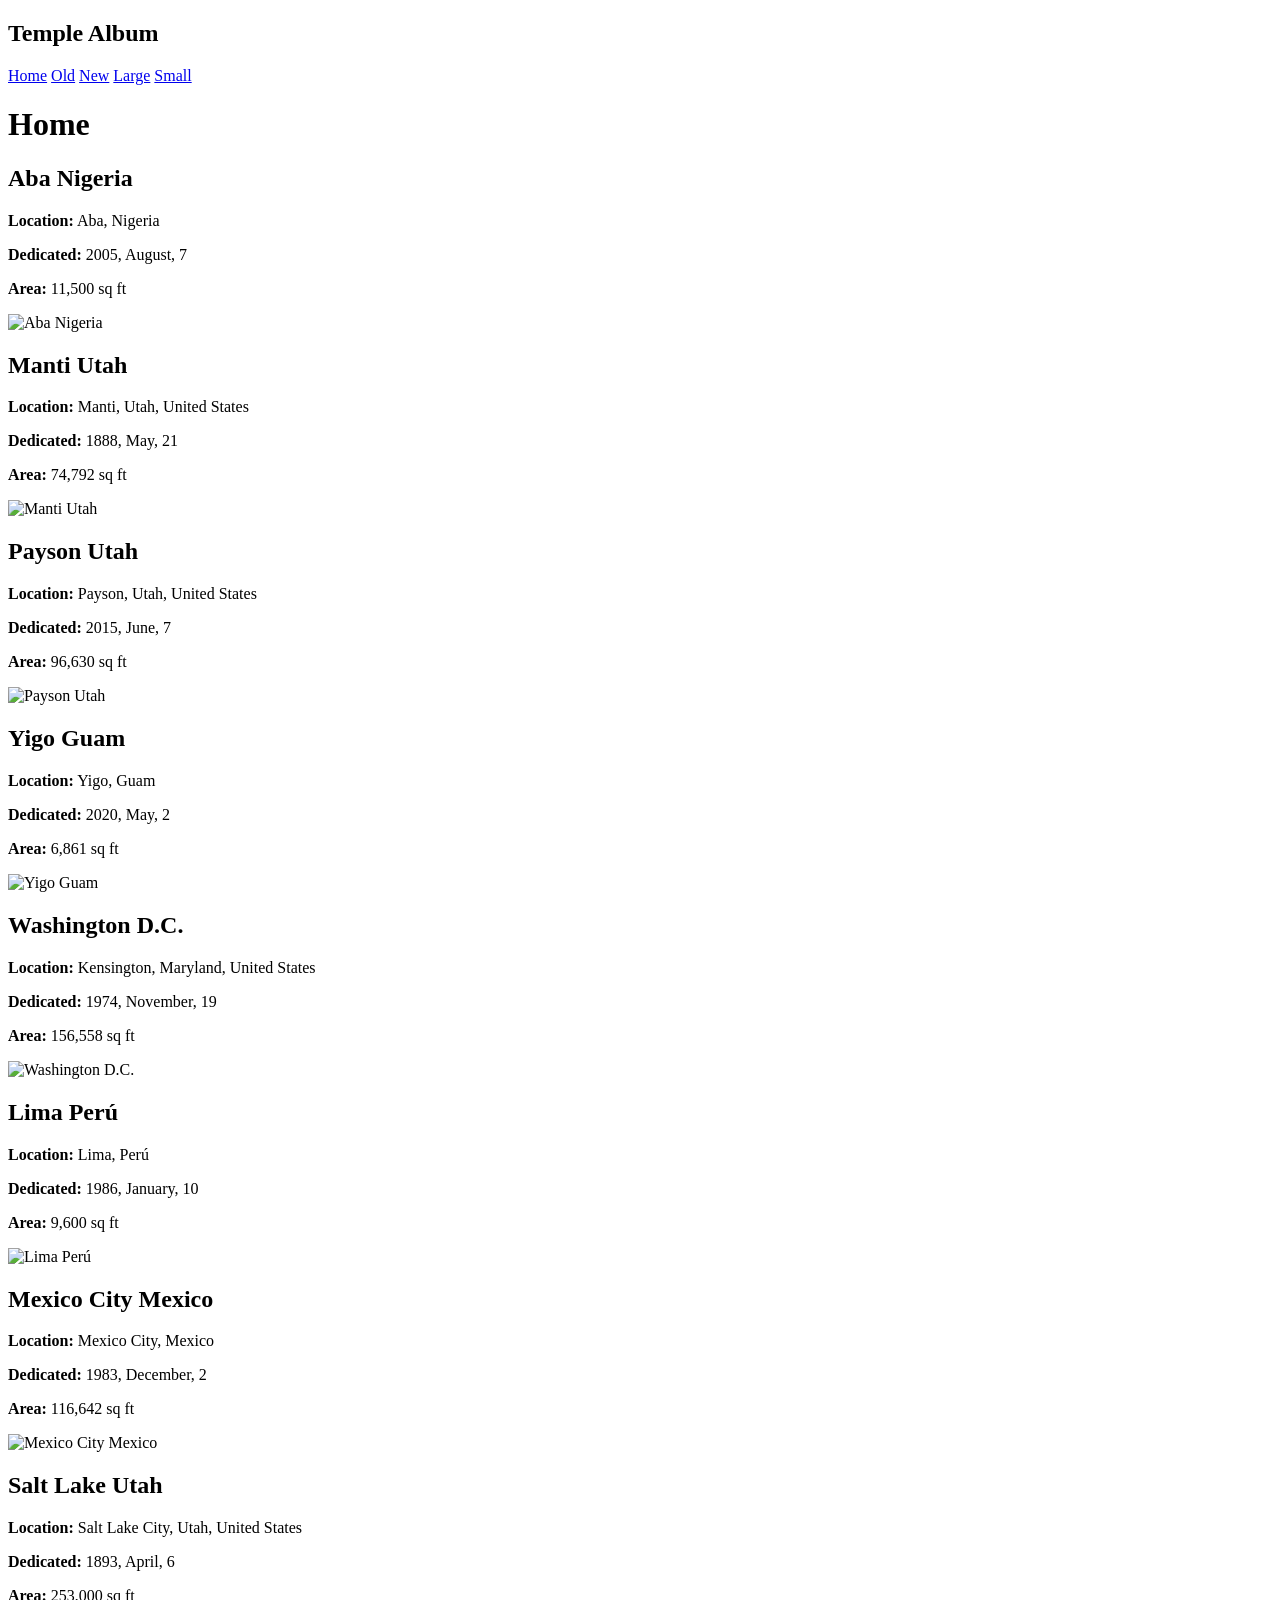
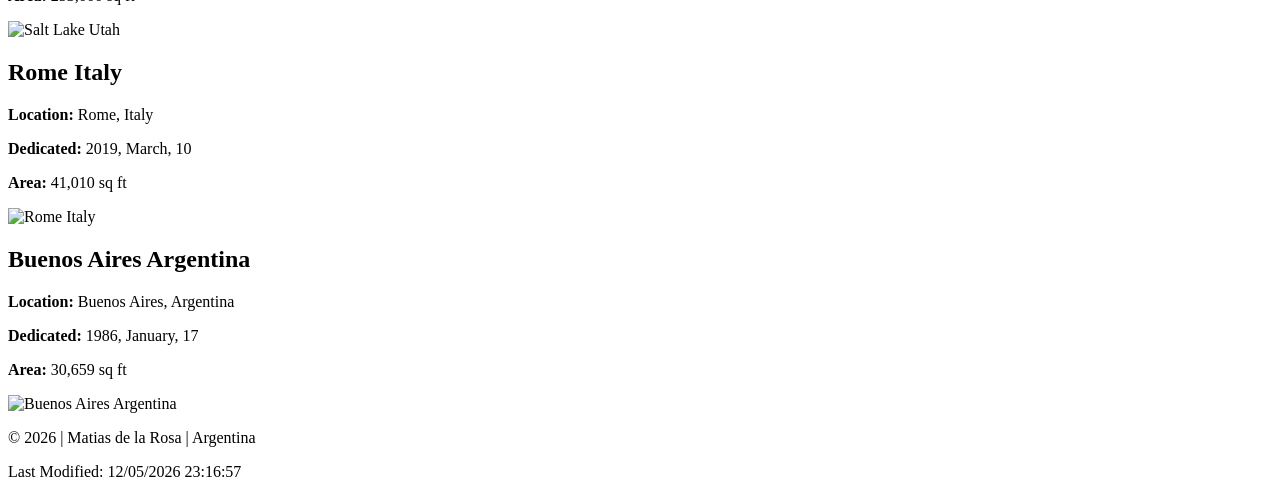
==== filtered-temples.html @ f1eeaed2 ",kkik" ====
<!DOCTYPE html>
<html lang="en">
<head>
    <meta charset="UTF-8">
    <meta name="author" content="Matias de la Rosa">
    <meta name="description" content="Filtered Temple Album">
    <meta name="viewport" content="width=device-width, initial-scale=1.0">

    <title>Filtered Temple Album</title>

    <link rel="preconnect" href="https://fonts.googleapis.com">
    <link rel="preconnect" href="https://fonts.gstatic.com" crossorigin>

    <link href="https://fonts.googleapis.com/css2?family=Montserrat:wght@400;700&family=Roboto&display=swap" rel="stylesheet">

    <link rel="stylesheet" href="styles/filtered-temples.css">

    <script src="scripts/filtered-temples.js" defer></script>
</head>

<body>

<header>
    <div class="header-container">
        <h2>Temple Album</h2>

        <nav>
            <a href="#" id="home">Home</a>
            <a href="#" id="old">Old</a>
            <a href="#" id="new">New</a>
            <a href="#" id="large">Large</a>
            <a href="#" id="small">Small</a>
        </nav>
    </div>
</header>

<main>
    <h1 id="page-title">Home</h1>

    <div class="gallery"></div>
</main>

<footer>
    <p>
        &copy; <span id="currentyear"></span> |
        Matias de la Rosa |
        Argentina
    </p>

    <p id="lastModified"></p>
</footer>

</body>
</html>
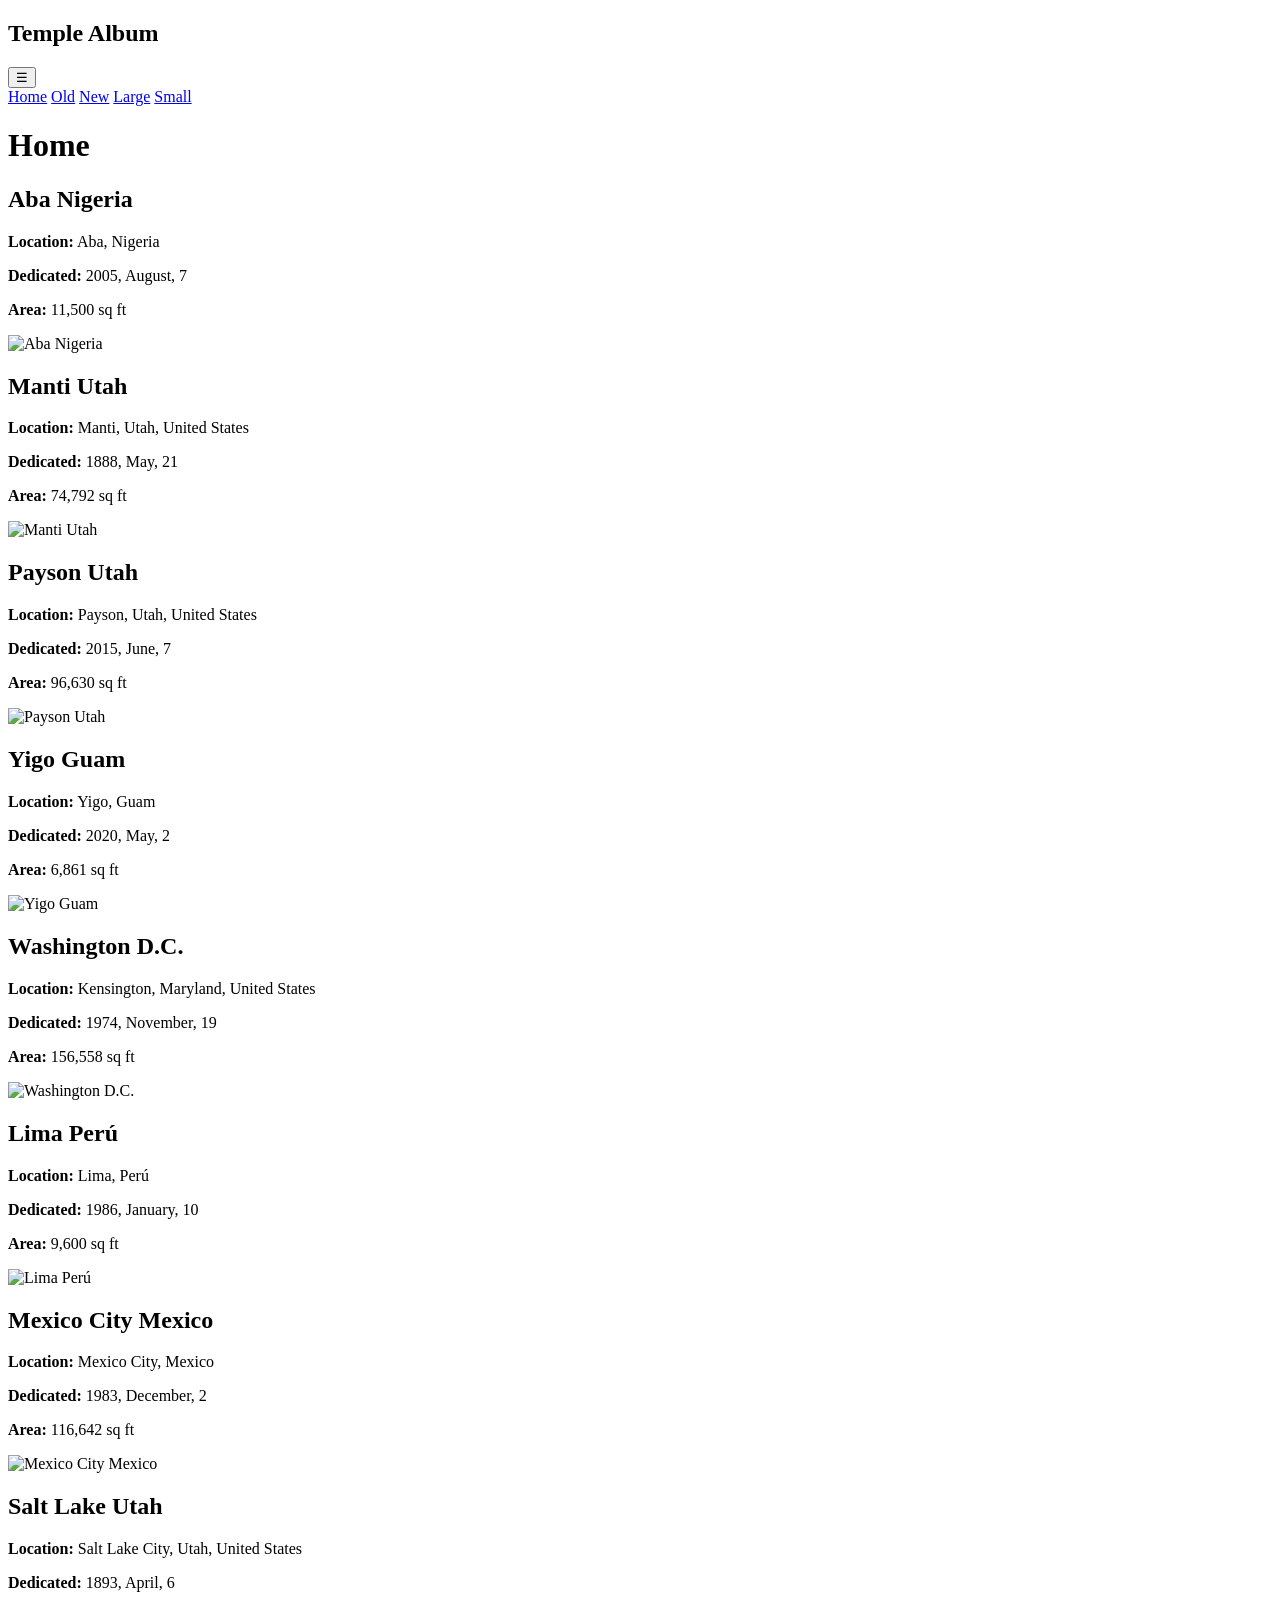
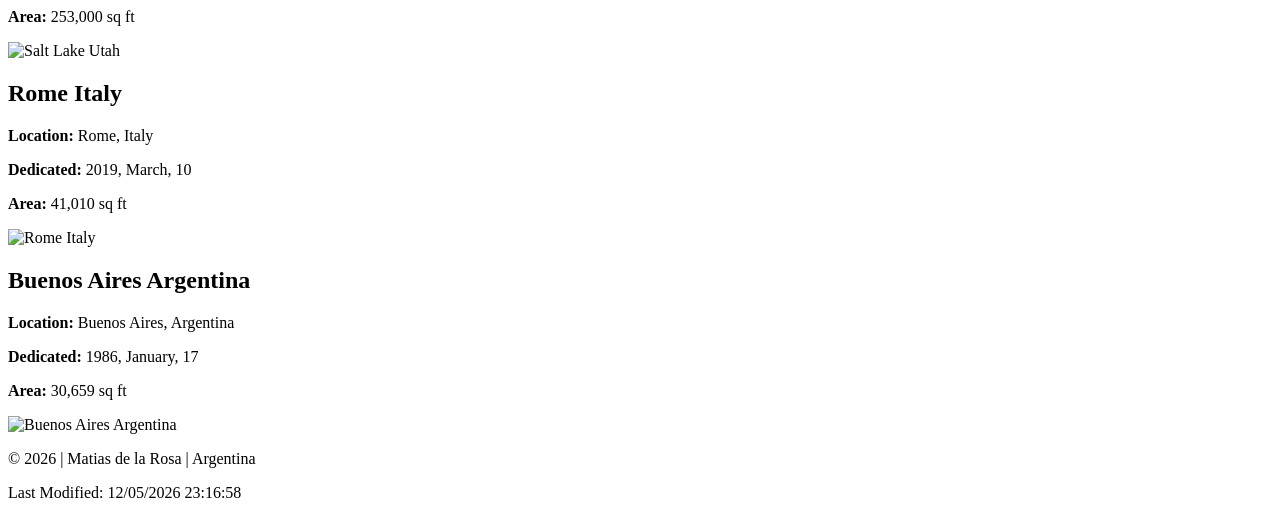
==== commit ac37630c: "b" ====
--- a/filtered-temples.html
+++ b/filtered-temples.html
@@ -23,6 +23,7 @@
 <header>
     <div class="header-container">
         <h2>Temple Album</h2>
+        <button id="menu-button">☰</button>
 
         <nav>
             <a href="#" id="home">Home</a>
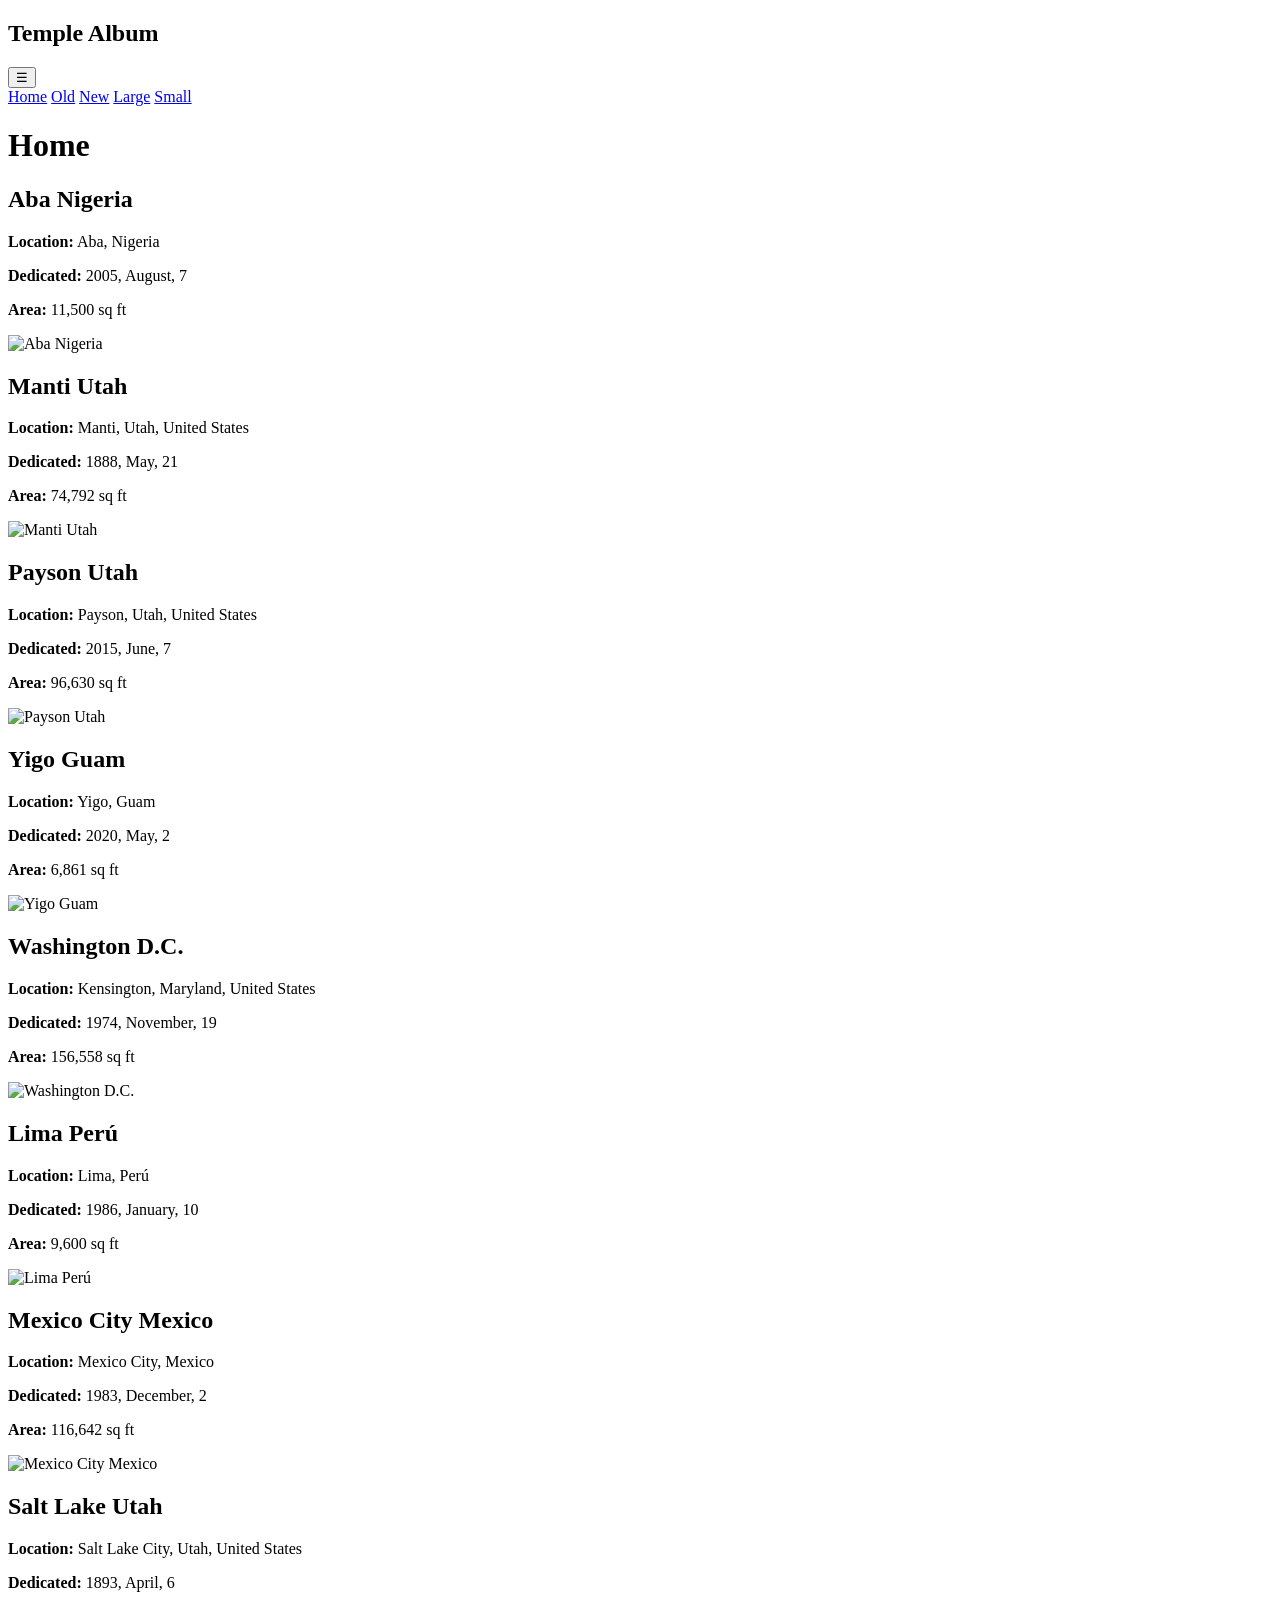
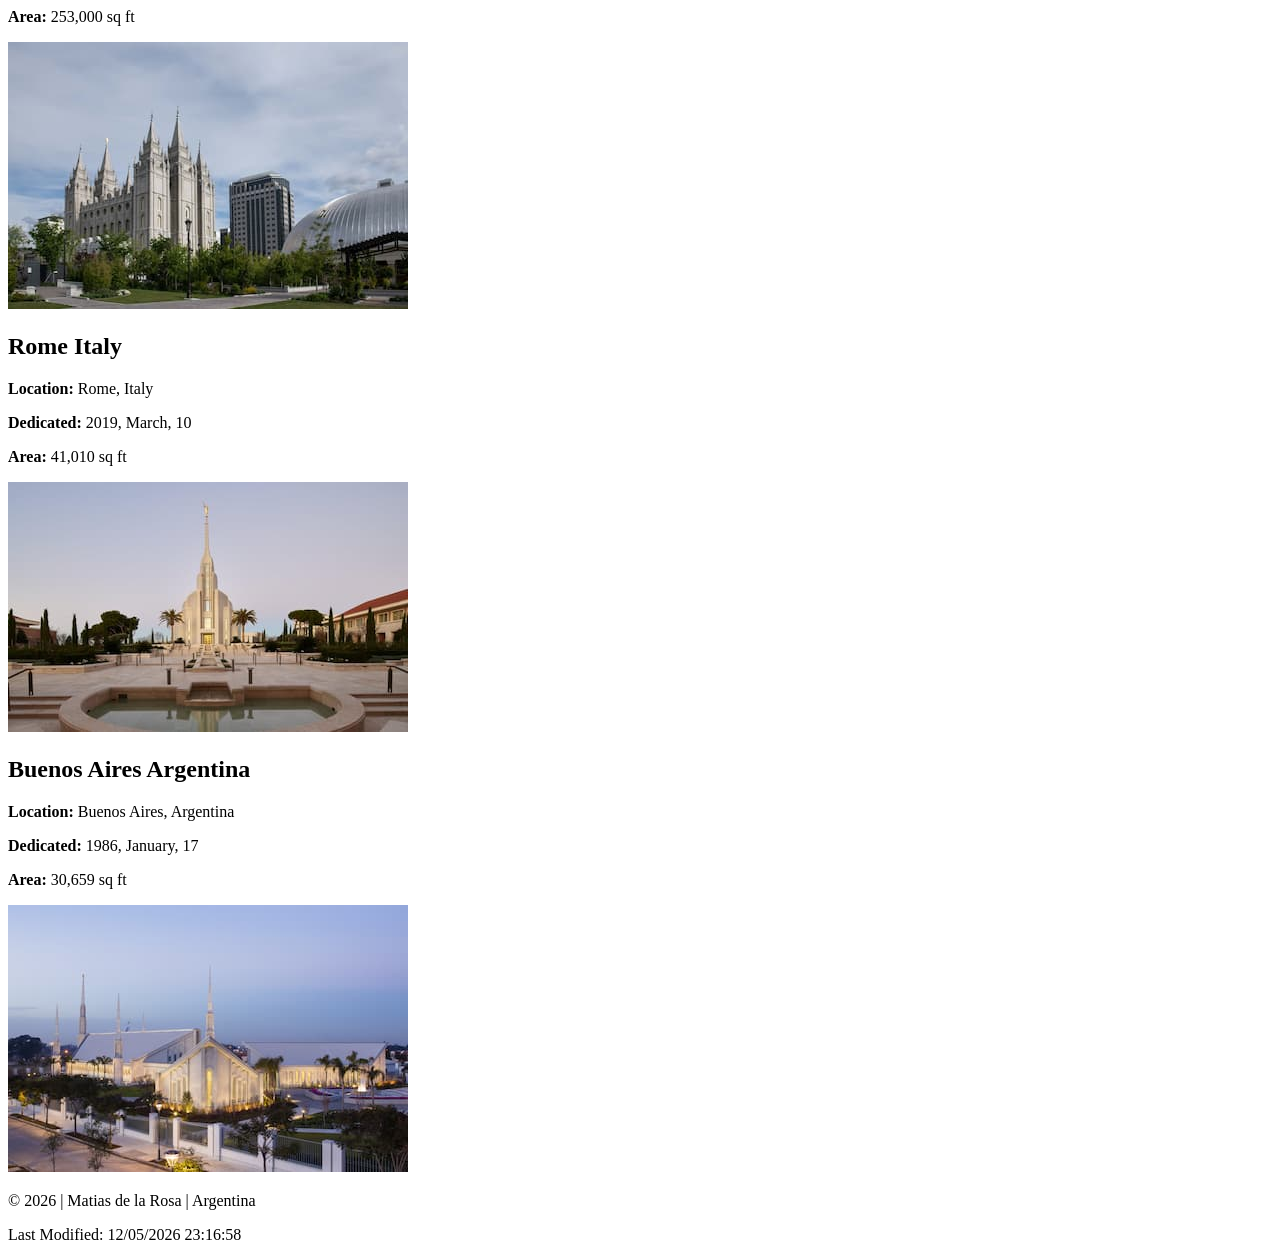
==== commit 3de6ebed: "description" ====
--- a/filtered-temples.html
+++ b/filtered-temples.html
@@ -5,6 +5,7 @@
     <meta name="author" content="Matias de la Rosa">
     <meta name="description" content="Filtered Temple Album">
     <meta name="viewport" content="width=device-width, initial-scale=1.0">
+    <meta name="description" content="Explore a collection of temple images with filtering options for old, new, large, and small temples in a responsive web gallery.">
 
     <title>Filtered Temple Album</title>
 
@@ -14,6 +15,7 @@
     <link href="https://fonts.googleapis.com/css2?family=Montserrat:wght@400;700&family=Roboto&display=swap" rel="stylesheet">
 
     <link rel="stylesheet" href="styles/filtered-temples.css">
+    <link rel="stylesheet" href="styles/filtered-temples-large.css">
 
     <script src="scripts/filtered-temples.js" defer></script>
 </head>
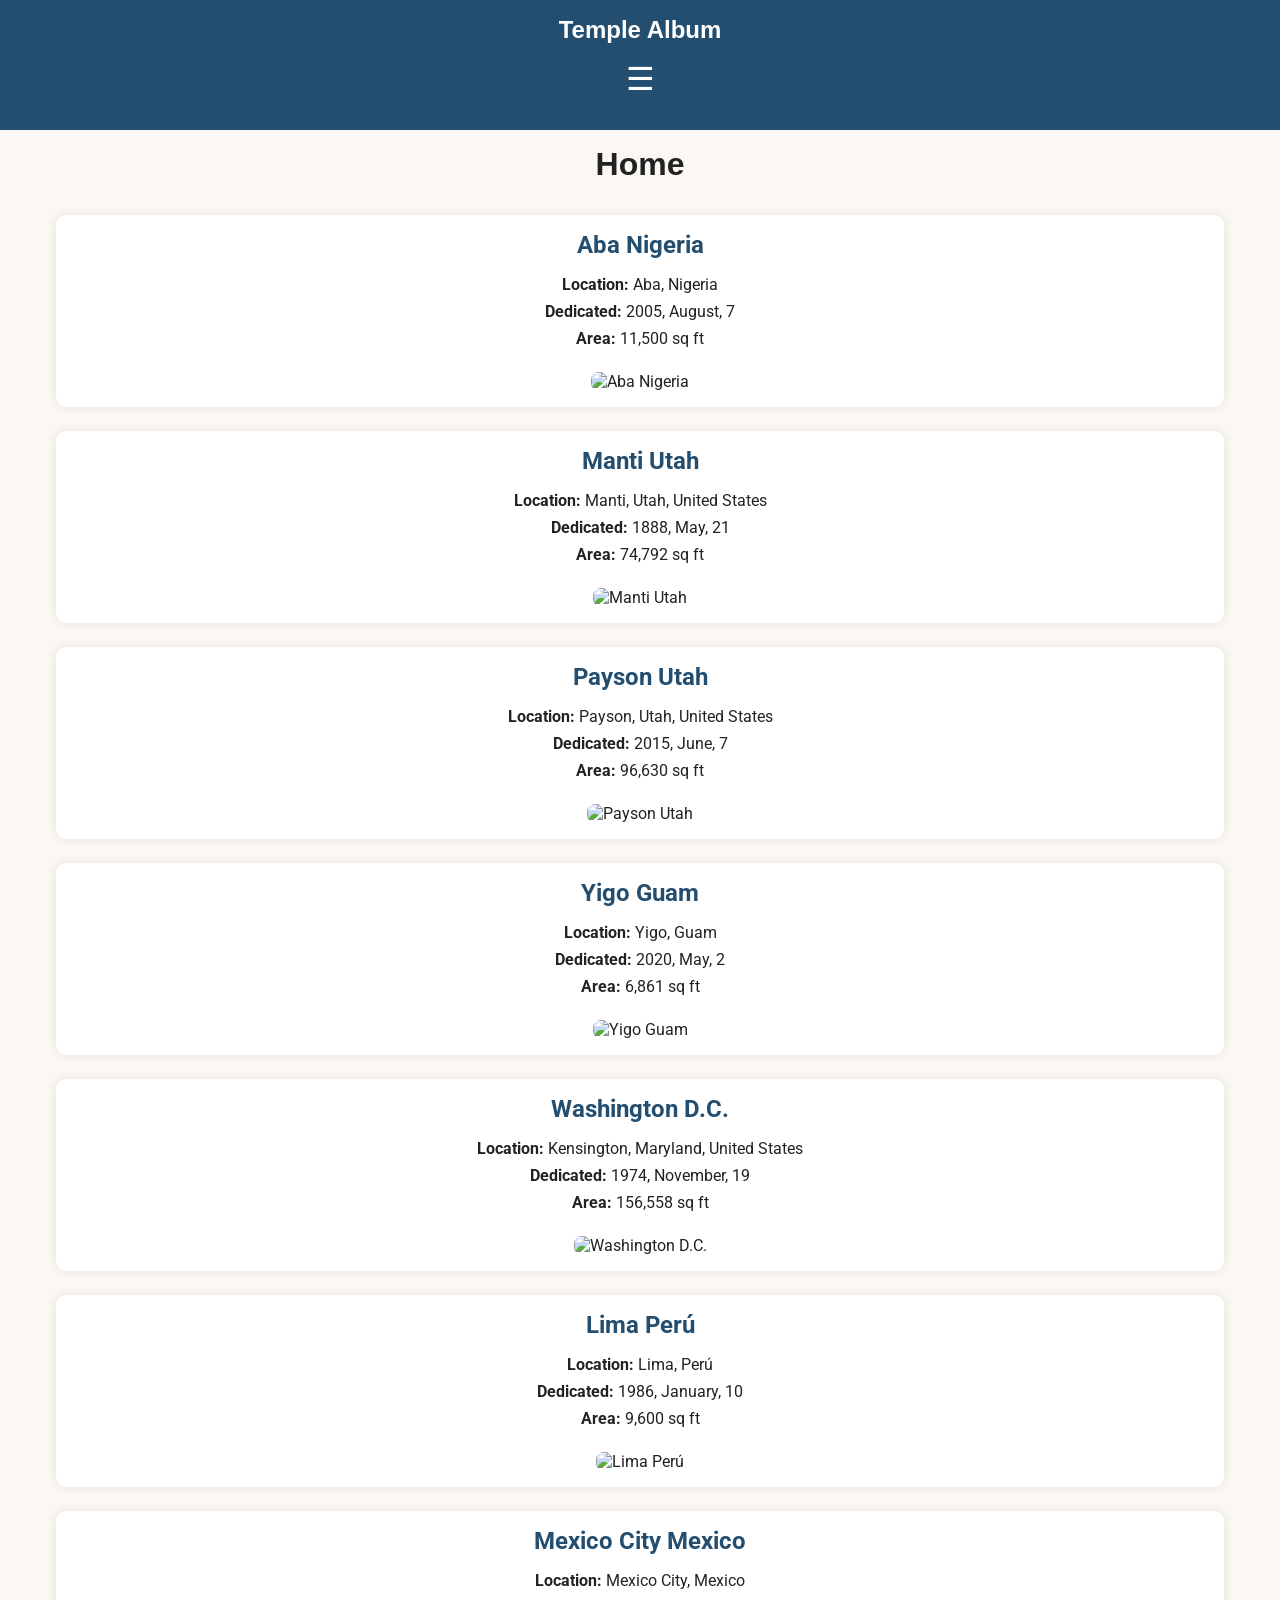
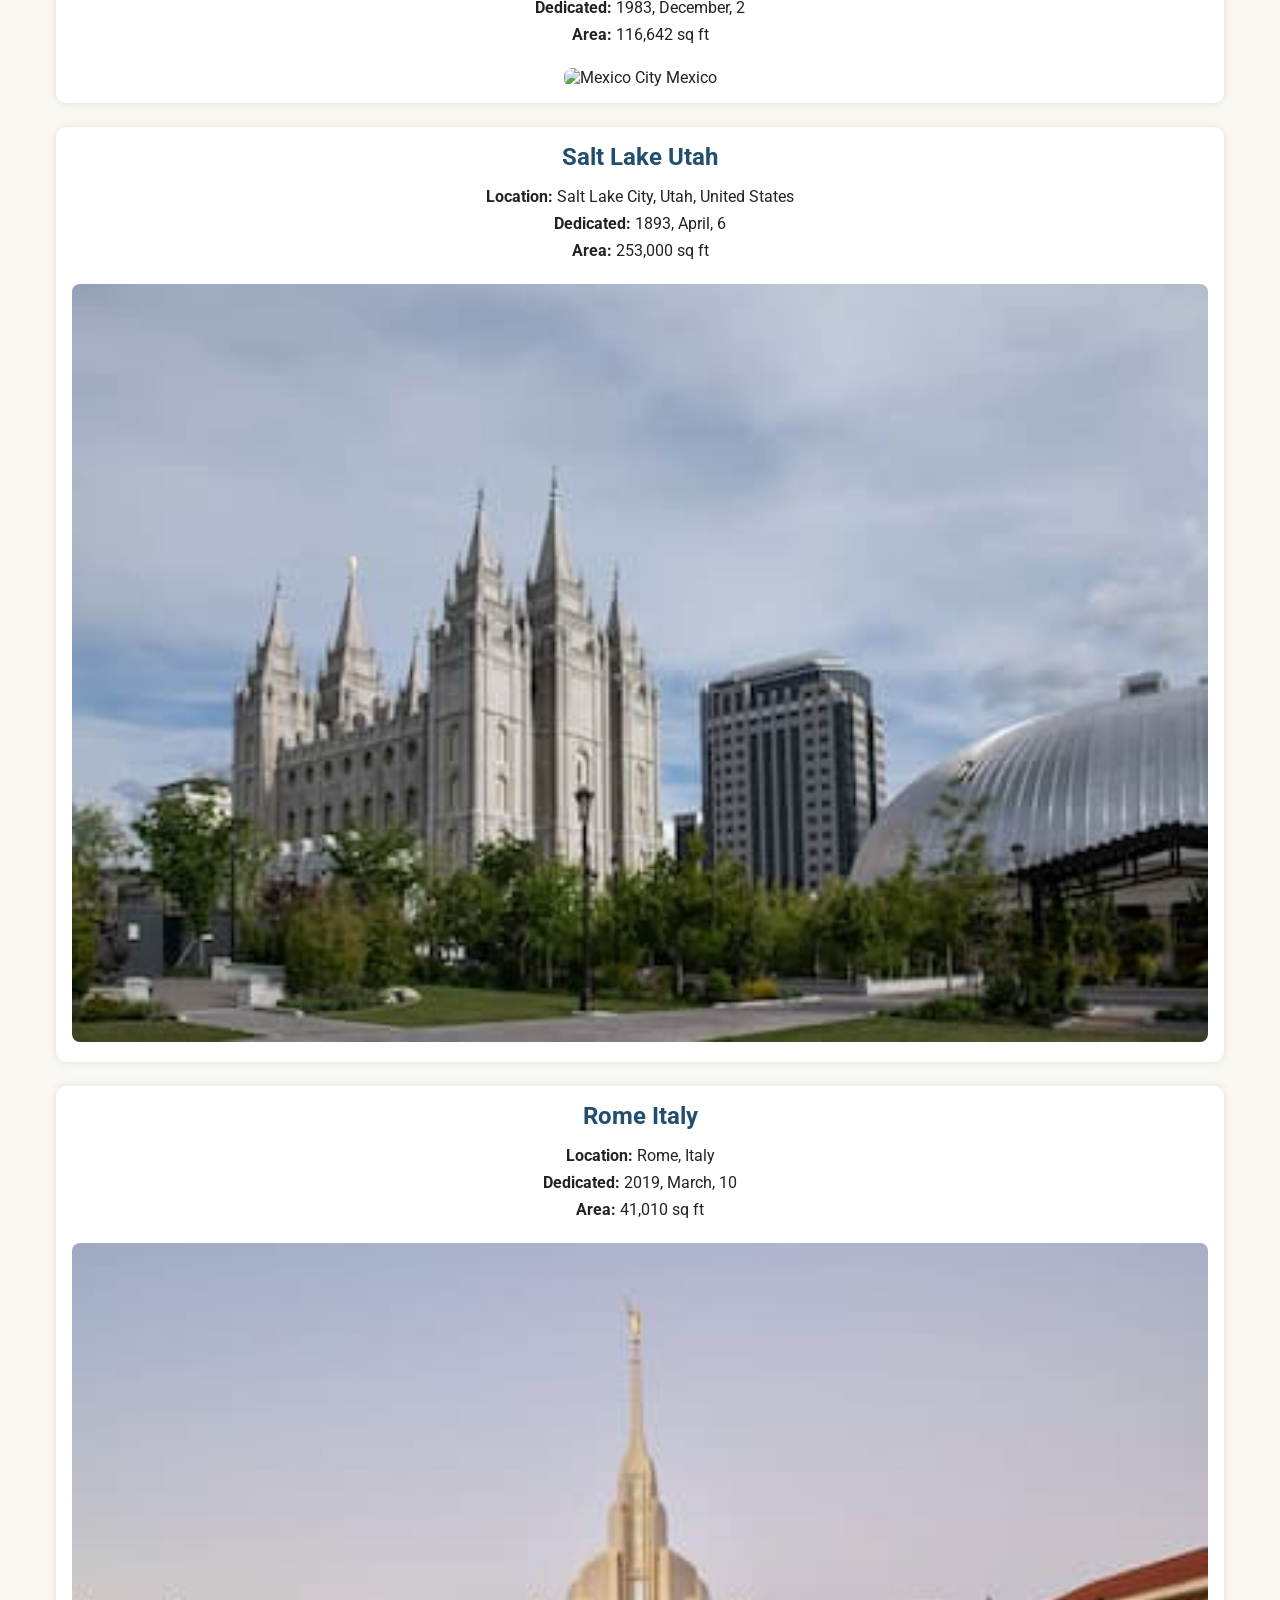
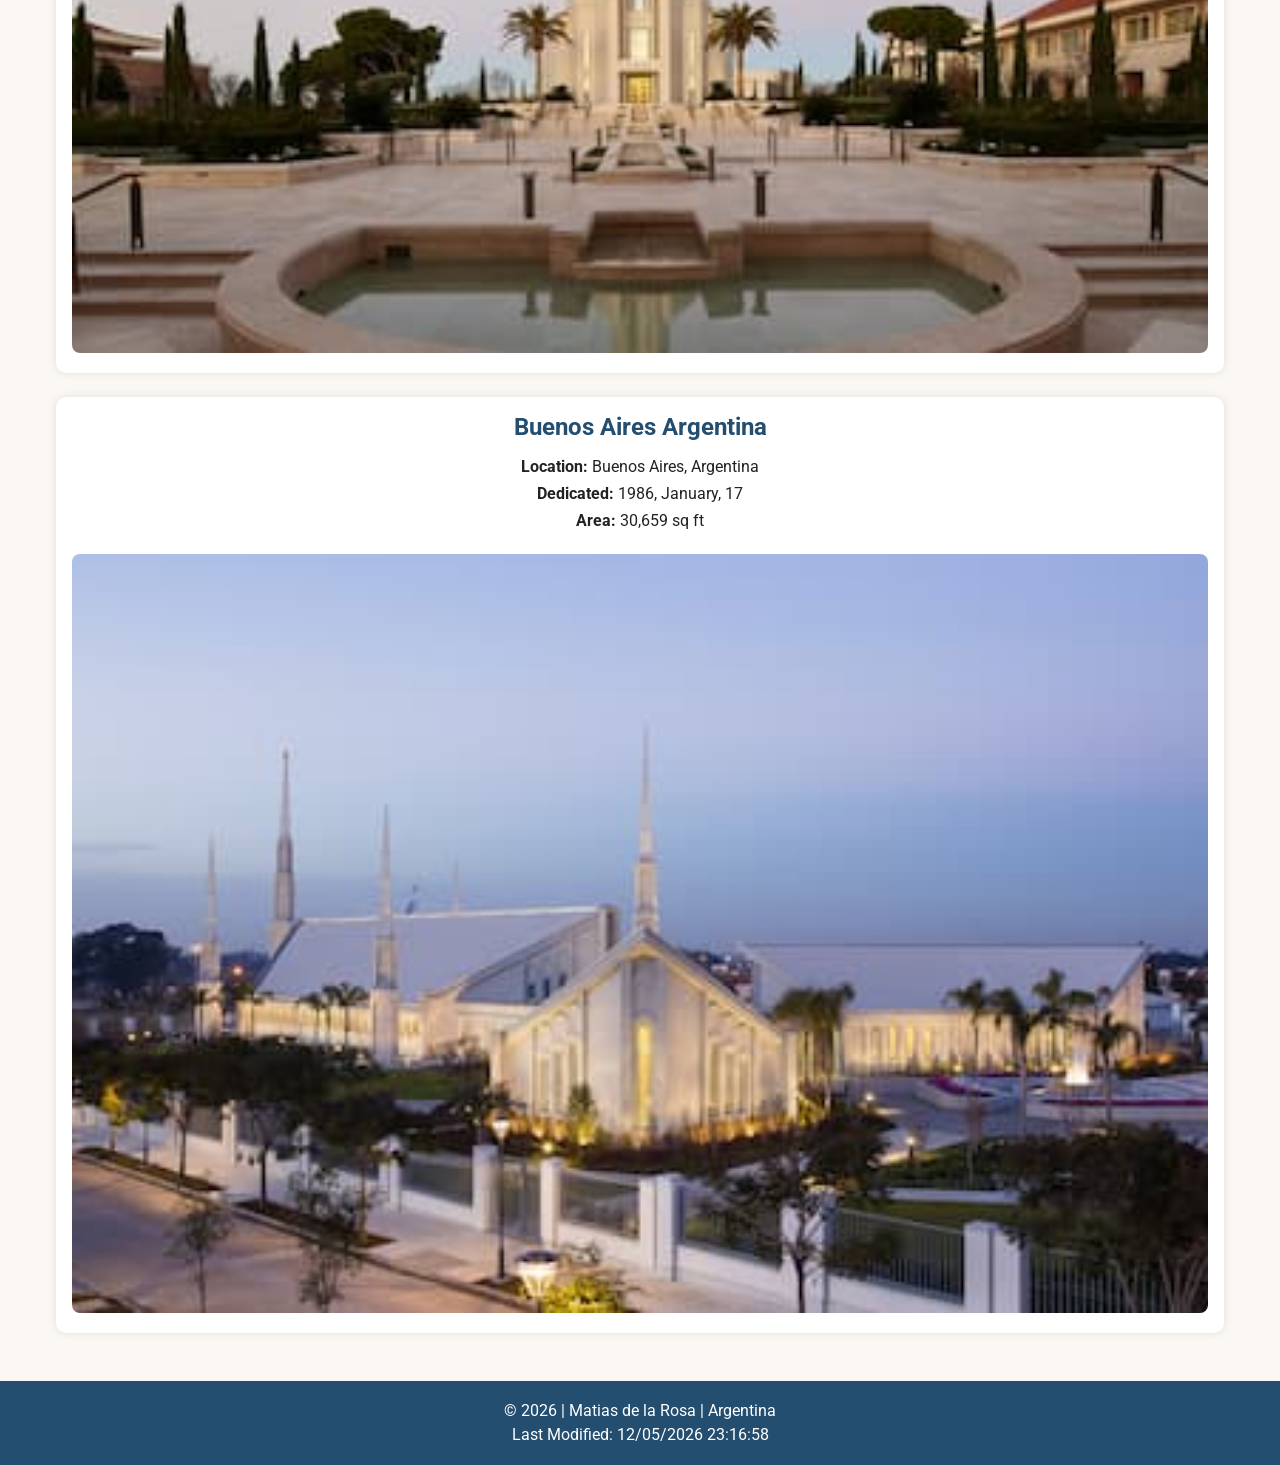
==== commit 9673277b: "desc" ====
--- a/filtered-temples.html
+++ b/filtered-temples.html
@@ -5,7 +5,7 @@
     <meta name="author" content="Matias de la Rosa">
     <meta name="description" content="Filtered Temple Album">
     <meta name="viewport" content="width=device-width, initial-scale=1.0">
-    <meta name="description" content="Explore a collection of temple images with filtering options for old, new, large, and small temples in a responsive web gallery.">
+<meta name="description" content="Explore a responsive temple gallery featuring temple images, details, and filtering options for old, new, large, and small temples.">
 
     <title>Filtered Temple Album</title>
 
--- a/styles/filtered-temples.css
+++ b/styles/filtered-temples.css
@@ -0,0 +1,120 @@
+:root {
+    --primary-color: #234e70;
+    --secondary-color: #fbf8f3;
+    --accent-color: #166088;
+    --text-color: #222;
+}
+
+* {
+    margin: 0;
+    padding: 0;
+    box-sizing: border-box;
+}
+
+body {
+    font-family: 'Roboto', sans-serif;
+    background-color: var(--secondary-color);
+    color: var(--text-color);
+}
+
+header {
+    background-color: var(--primary-color);
+    color: white;
+    padding: 1rem;
+}
+
+.header-container {
+    display: flex;
+    flex-direction: column;
+    align-items: center;
+}
+
+header h2 {
+    font-family: 'Montserrat', sans-serif;
+    margin-bottom: 1rem;
+}
+
+#menu-button {
+    background: none;
+    border: none;
+    color: white;
+    font-size: 2rem;
+    cursor: pointer;
+    margin-bottom: 1rem;
+}
+
+nav {
+    display: flex;
+    flex-direction: column;
+    width: 100%;
+}
+
+nav a {
+    text-decoration: none;
+    color: white;
+    padding: 1rem;
+    text-align: center;
+    transition: background-color 0.3s ease;
+}
+
+nav a:hover {
+    background-color: var(--accent-color);
+}
+
+.hide {
+    display: none;
+}
+
+main {
+    max-width: 1200px;
+    margin: 0 auto;
+    padding: 1rem;
+}
+
+main h1 {
+    text-align: center;
+    margin-bottom: 2rem;
+    font-family: 'Montserrat', sans-serif;
+}
+
+.gallery {
+    display: grid;
+    grid-template-columns: 1fr;
+    gap: 1.5rem;
+}
+
+.gallery section {
+    background-color: white;
+    padding: 1rem;
+    border-radius: 10px;
+    text-align: center;
+    box-shadow: 0 0 10px rgba(0,0,0,0.1);
+}
+
+.gallery h2 {
+    color: var(--primary-color);
+    margin-bottom: 1rem;
+}
+
+.gallery p {
+    margin-bottom: 0.5rem;
+}
+
+.gallery img {
+    width: 100%;
+    height: auto;
+    border-radius: 8px;
+    margin-top: 1rem;
+}
+
+footer {
+    background-color: var(--primary-color);
+    color: white;
+    text-align: center;
+    padding: 1rem;
+    margin-top: 2rem;
+}
+
+footer p {
+    margin: 0.3rem;
+}
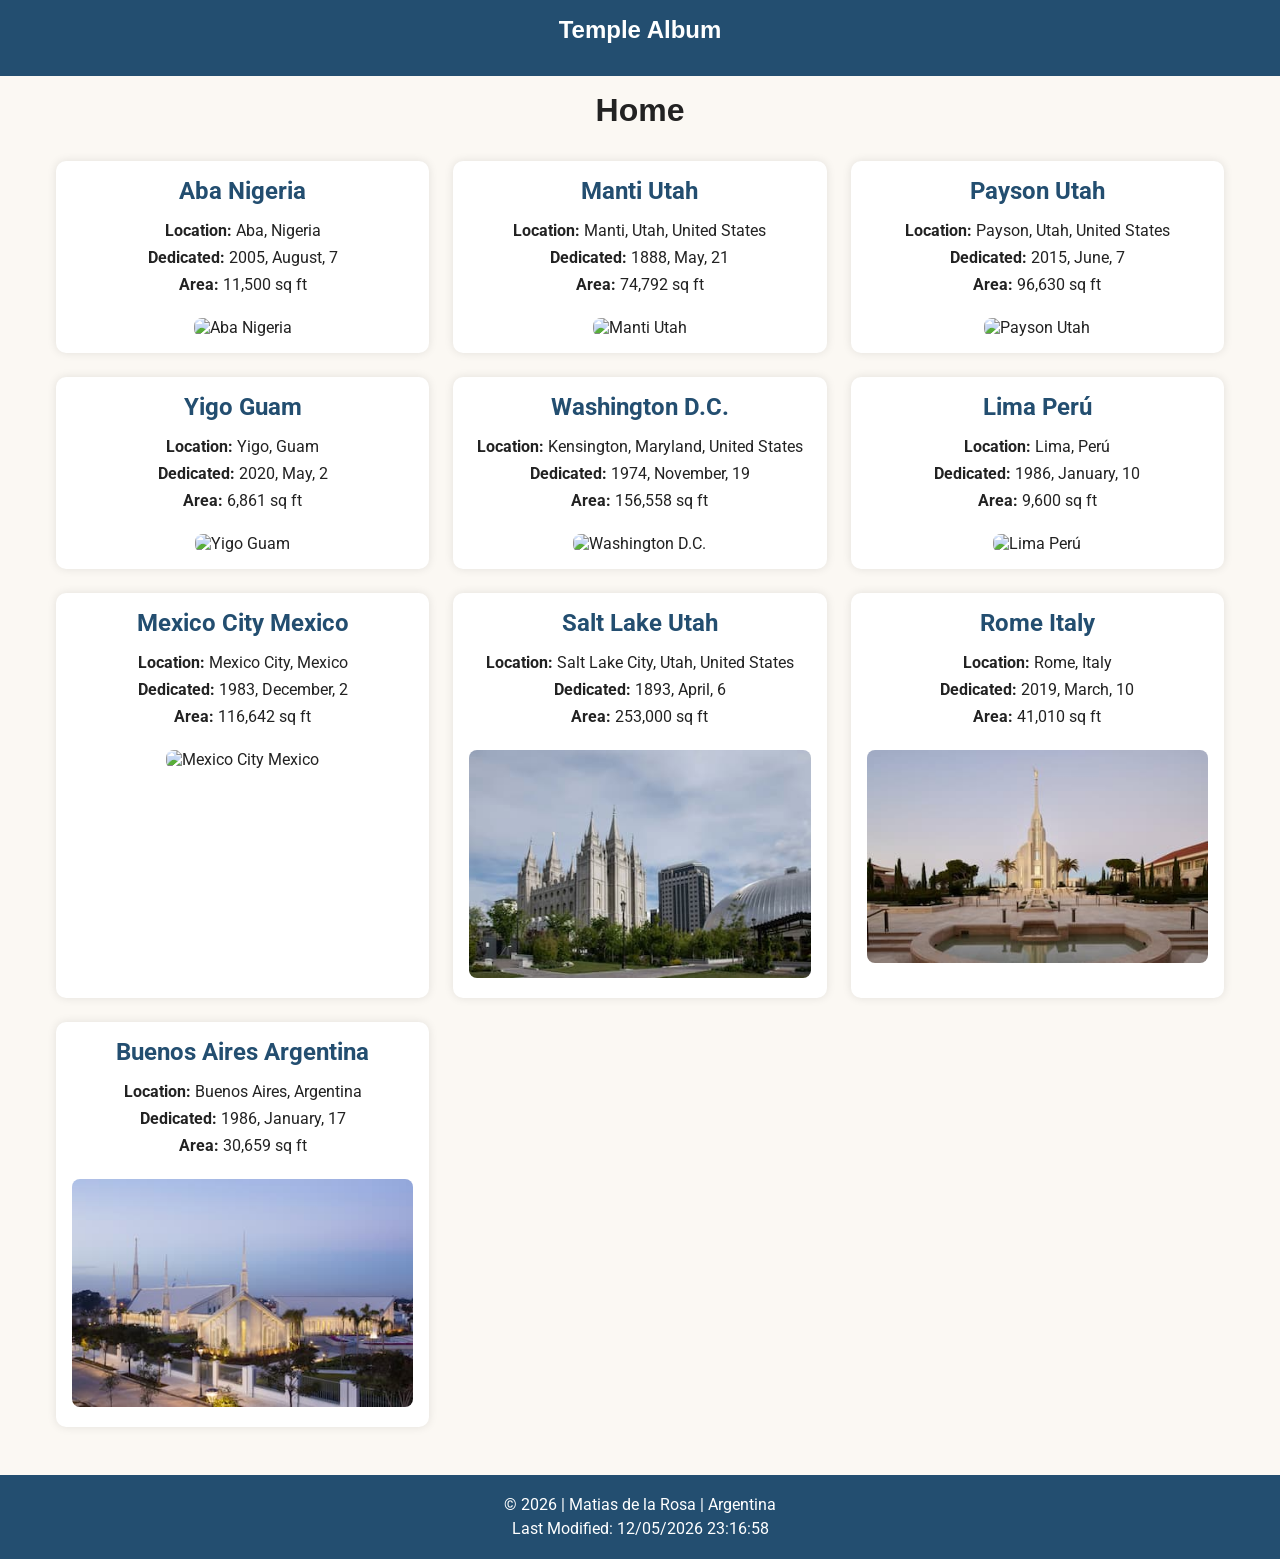
==== commit 9ce62aac: "o" ====
--- a/filtered-temples.html
+++ b/filtered-temples.html
@@ -5,7 +5,7 @@
     <meta name="author" content="Matias de la Rosa">
     <meta name="description" content="Filtered Temple Album">
     <meta name="viewport" content="width=device-width, initial-scale=1.0">
-<meta name="description" content="Explore a responsive temple gallery featuring temple images, details, and filtering options for old, new, large, and small temples.">
+    <meta name="description" content="Explore a responsive temple gallery featuring temple images, details, and filtering options for old, new, large, and small temples.">
 
     <title>Filtered Temple Album</title>
 
--- a/styles/filtered-temples-large.css
+++ b/styles/filtered-temples-large.css
@@ -0,0 +1,22 @@
+@media screen and (min-width: 768px) {
+
+    nav {
+        flex-direction: row;
+        justify-content: center;
+    }
+
+    #menu-button {
+        display: none;
+    }
+
+    .gallery {
+        grid-template-columns: repeat(2, 1fr);
+    }
+}
+
+@media screen and (min-width: 1024px) {
+
+    .gallery {
+        grid-template-columns: repeat(3, 1fr);
+    }
+}
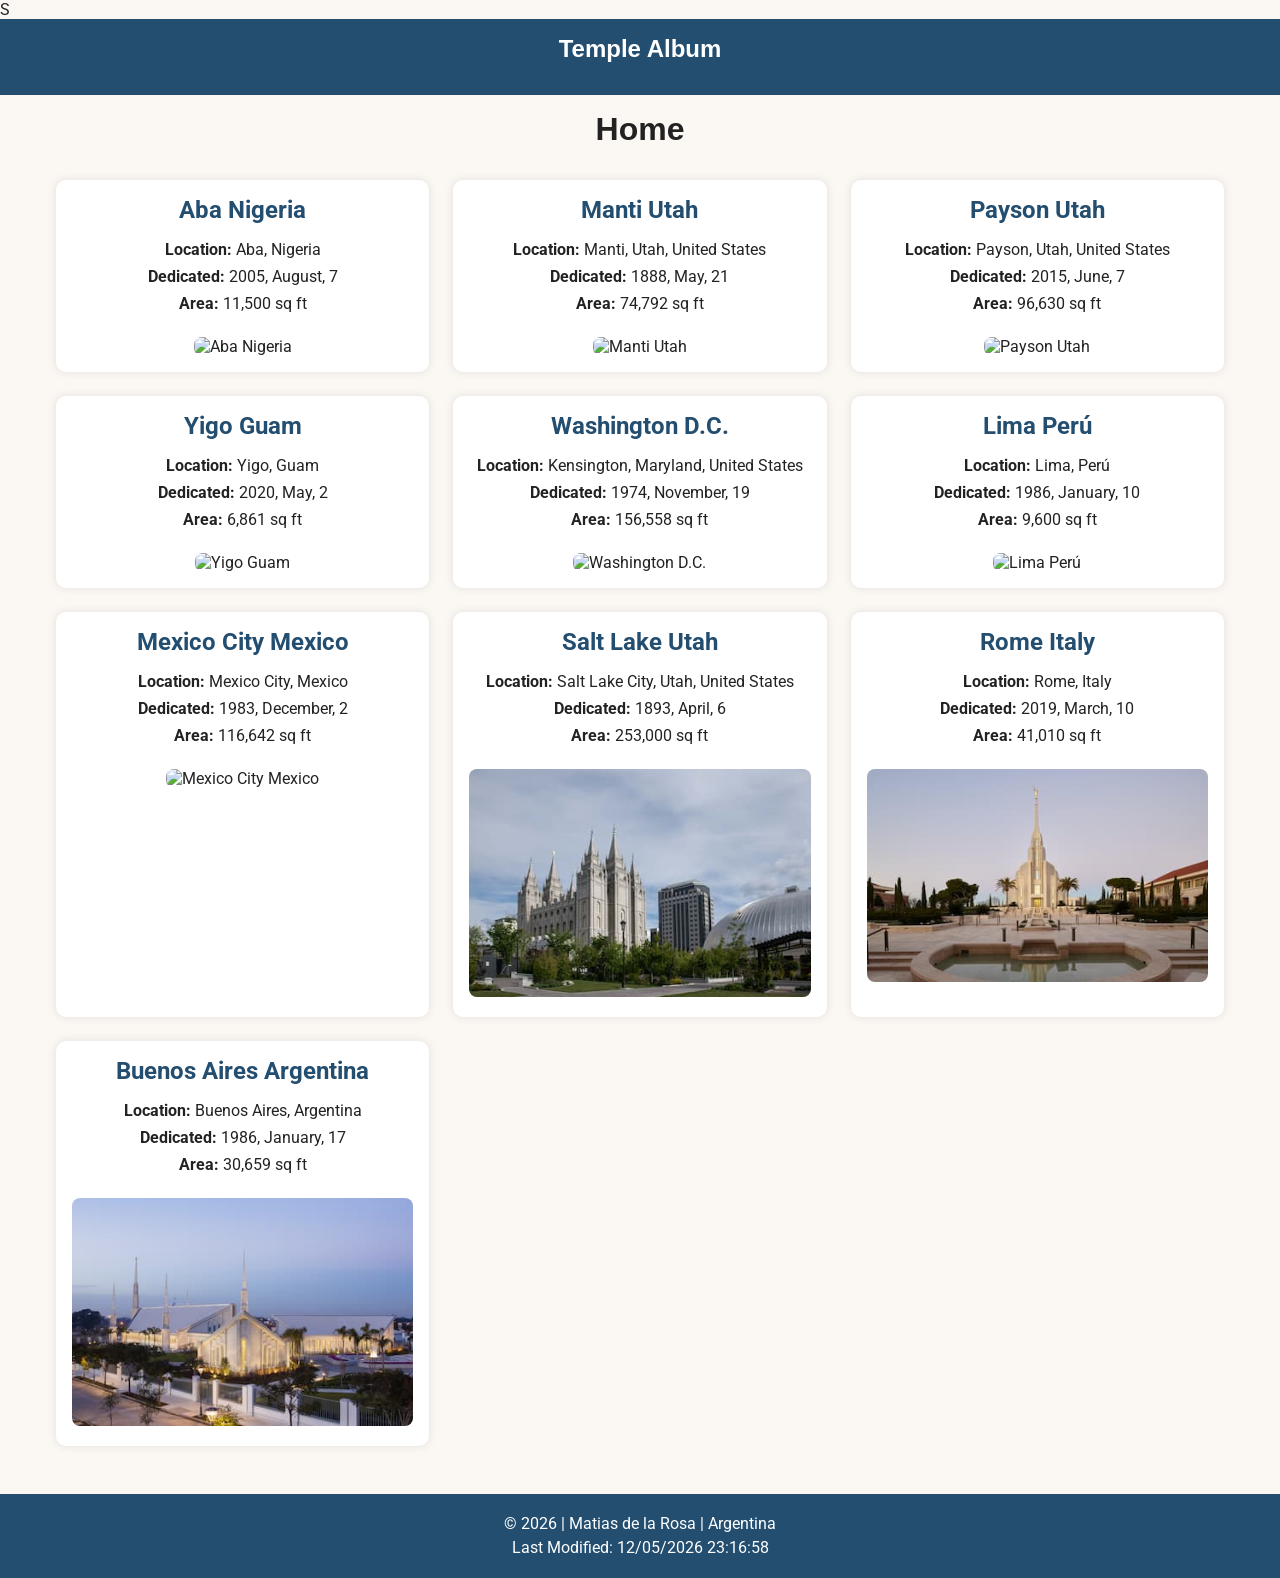
==== commit 7e1e7e19: "ñ" ====
--- a/filtered-temples.html
+++ b/filtered-temples.html
@@ -2,8 +2,7 @@
 <html lang="en">
 <head>
     <meta charset="UTF-8">
-    <meta name="author" content="Matias de la Rosa">
-    <meta name="description" content="Filtered Temple Album">
+    <meta name="author" content="Matias de la Rosa">S
     <meta name="viewport" content="width=device-width, initial-scale=1.0">
     <meta name="description" content="Explore a responsive temple gallery featuring temple images, details, and filtering options for old, new, large, and small temples.">
 
